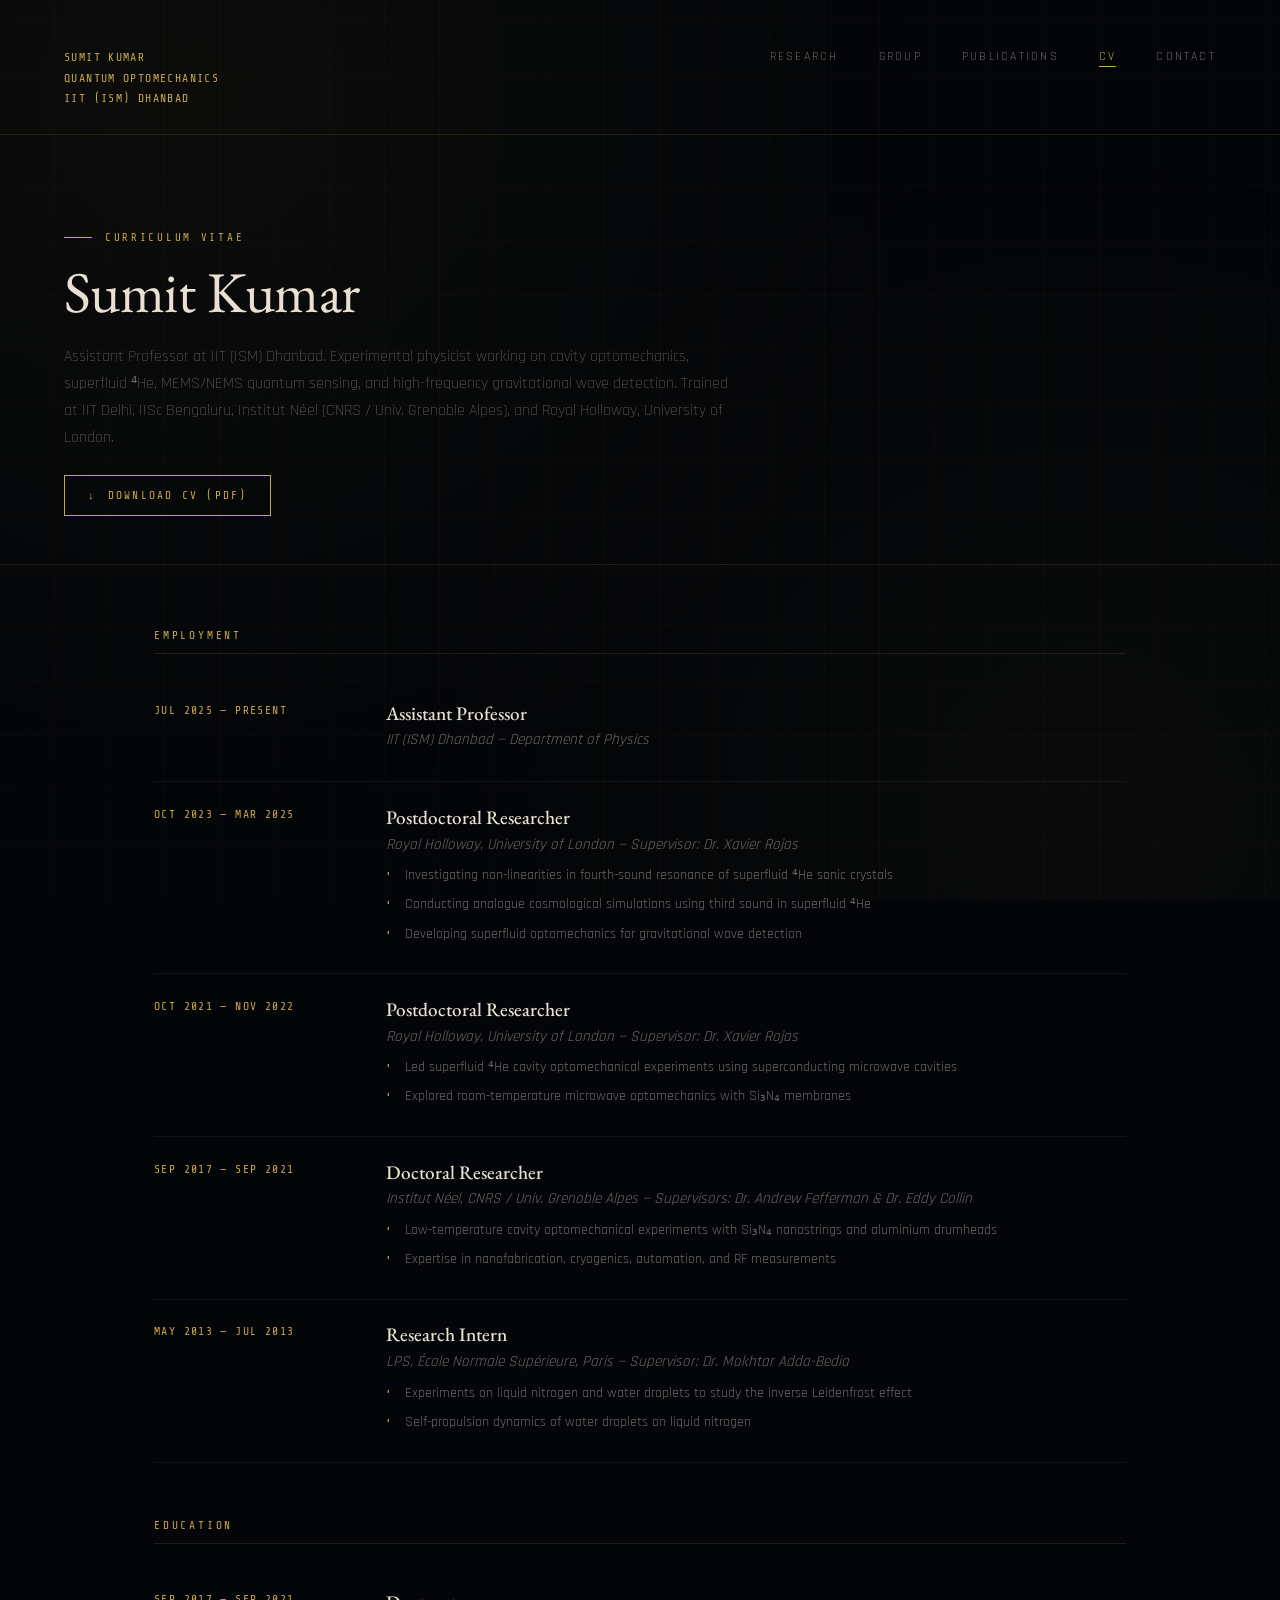
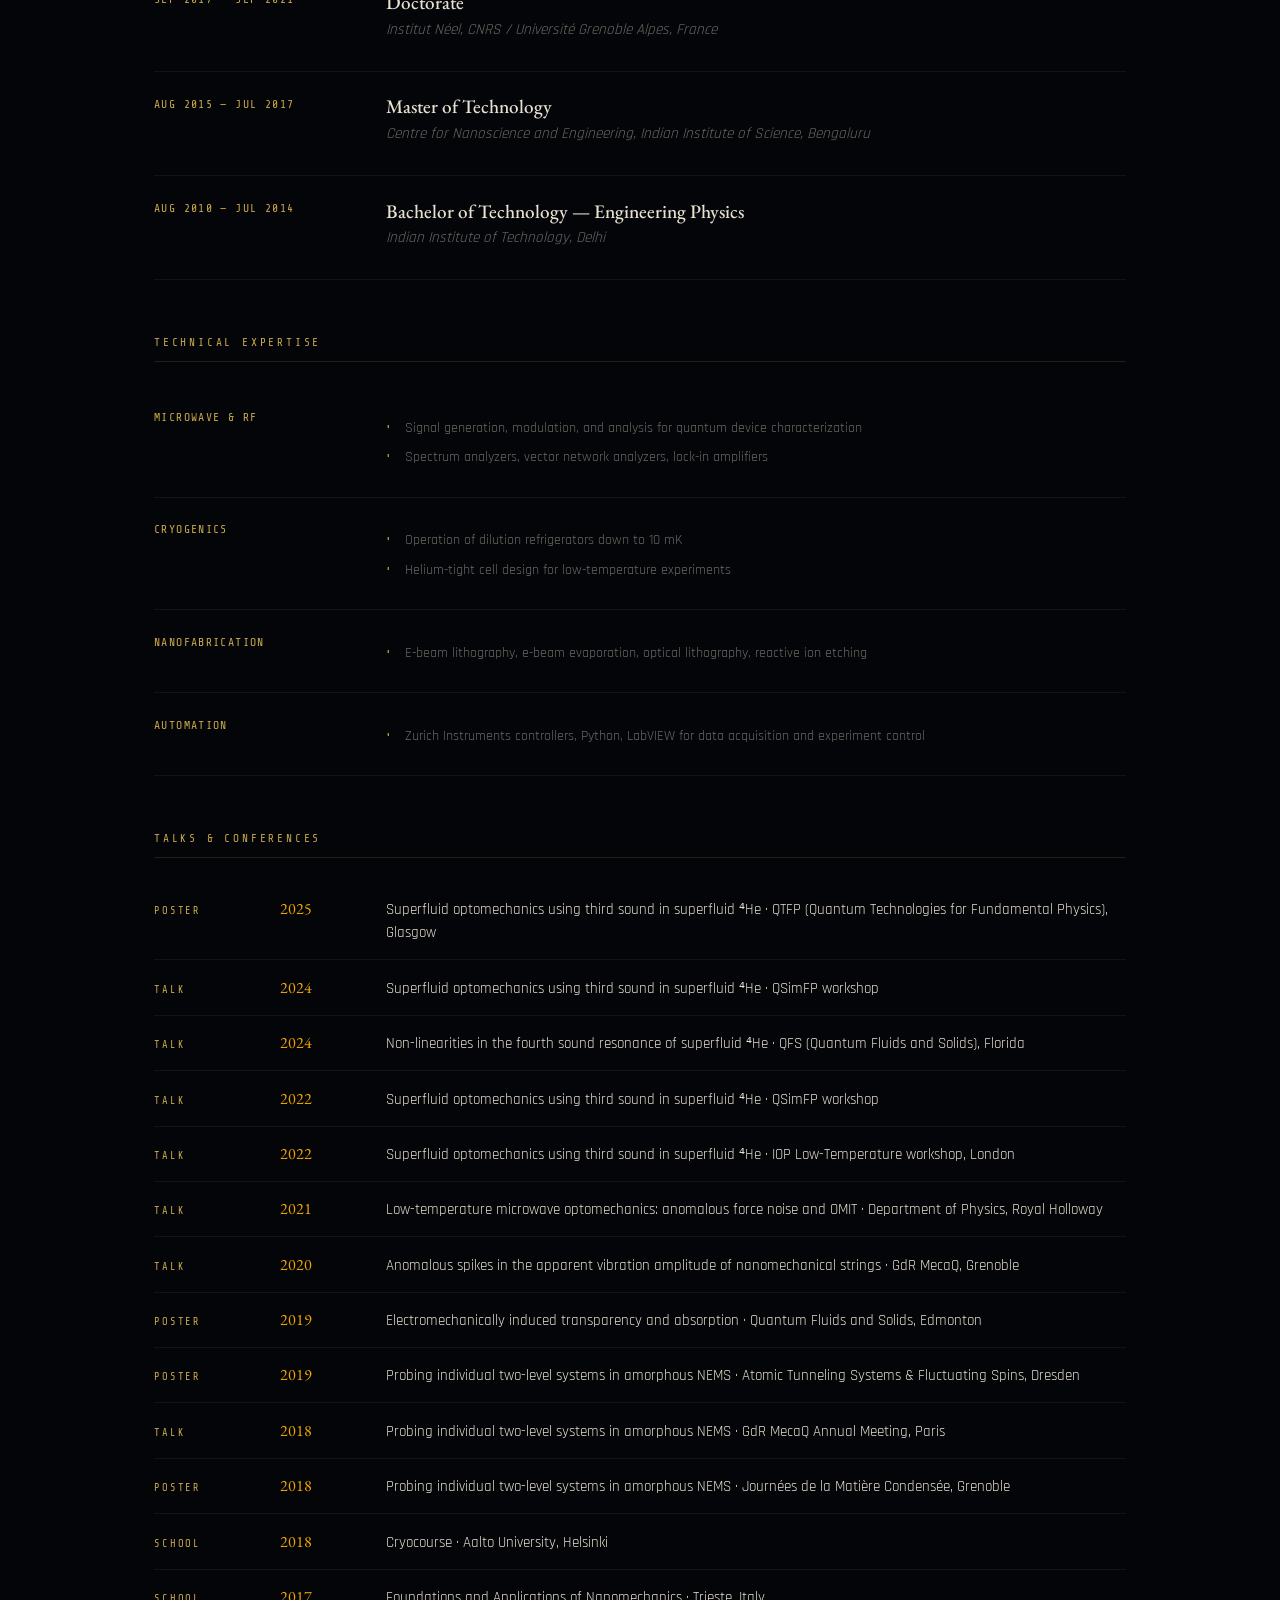
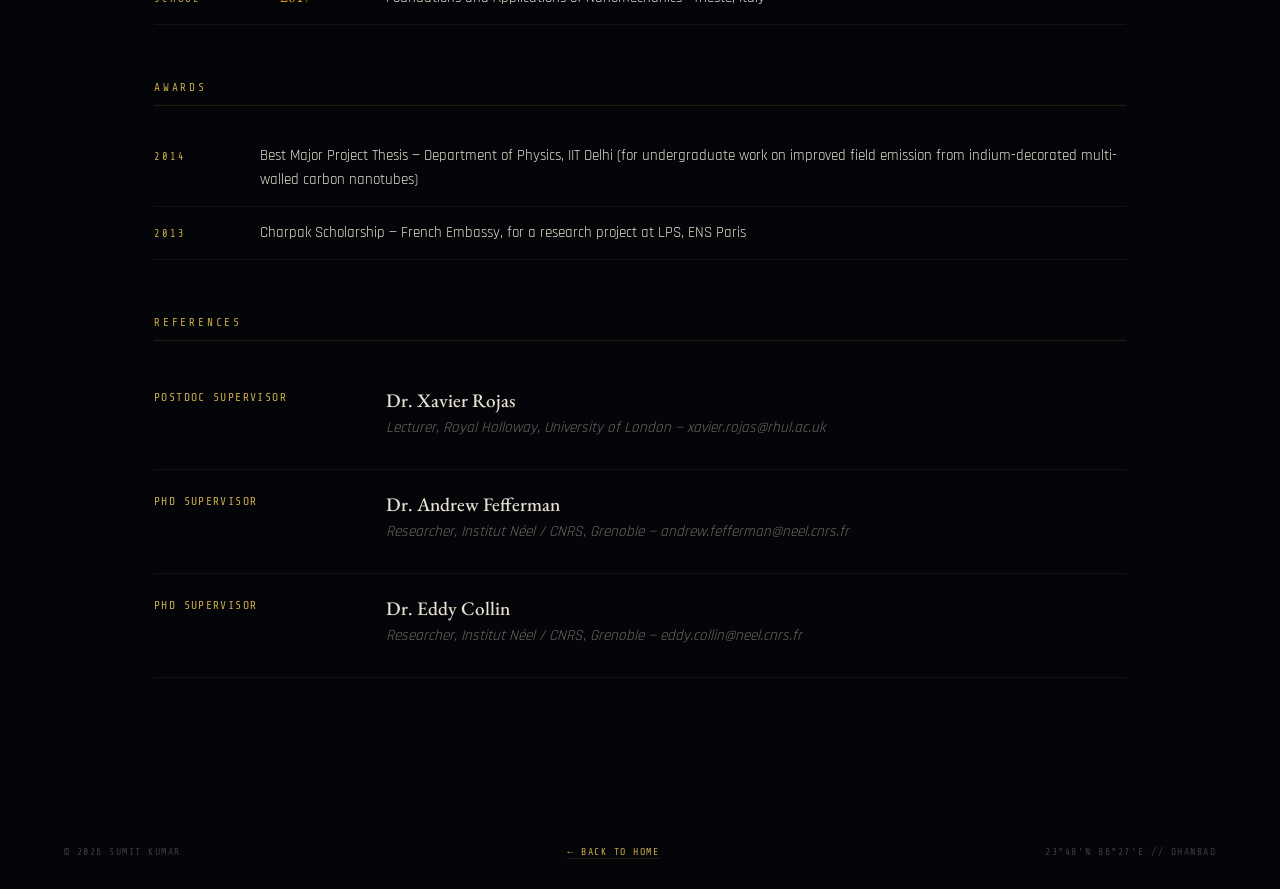
==== cv.html @ 5bcb200d "Initial commit: academic site for Sumit Kumar - Home page with 5 research themes (interactive: space" ====
<!DOCTYPE html>
<html lang="en">
<head>
  <meta charset="UTF-8" />
  <meta name="viewport" content="width=device-width, initial-scale=1.0"/>
  <title>CV — Sumit Kumar</title>
  <meta name="description" content="Curriculum vitae of Sumit Kumar — Assistant Professor, IIT (ISM) Dhanbad. Education, employment, talks, awards."/>
  <link href="https://fonts.googleapis.com/css2?family=Rajdhani:wght@300;400;600;700&family=Share+Tech+Mono&family=EB+Garamond:ital,wght@0,400;0,500;1,400&display=swap" rel="stylesheet"/>
  <link rel="stylesheet" href="styles.css"/>
</head>
<body class="reading">

<div class="page">
  <header>
    <div class="logo">
      <a href="index.html">
        SUMIT KUMAR<br>
        QUANTUM OPTOMECHANICS<br>
        IIT (ISM) DHANBAD
      </a>
    </div>
    <nav>
      <a href="index.html#research">Research</a>
      <a href="group.html">Group</a>
      <a href="publications.html">Publications</a>
      <a href="cv.html" class="current">CV</a>
      <a href="index.html#contact">Contact</a>
    </nav>
  </header>

  <section class="reading-hero">
    <div class="hero-label">Curriculum Vitae</div>
    <h1>Sumit Kumar</h1>
    <p>Assistant Professor at IIT (ISM) Dhanbad. Experimental physicist working on cavity optomechanics, superfluid ⁴He, MEMS/NEMS quantum sensing, and high-frequency gravitational wave detection. Trained at IIT Delhi, IISc Bengaluru, Institut Néel (CNRS / Univ. Grenoble Alpes), and Royal Holloway, University of London.</p>
    <a class="cv-download" href="CV.pdf" target="_blank" rel="noopener">Download CV (PDF)</a>
  </section>

  <main class="reading-content">

    <!-- EMPLOYMENT -->
    <section class="cv-section">
      <div class="cv-section-head">Employment</div>

      <div class="cv-entry">
        <div class="cv-entry-meta">Jul 2025 — Present</div>
        <div class="cv-entry-body">
          <h4>Assistant Professor</h4>
          <div class="org">IIT (ISM) Dhanbad — Department of Physics</div>
        </div>
      </div>

      <div class="cv-entry">
        <div class="cv-entry-meta">Oct 2023 — Mar 2025</div>
        <div class="cv-entry-body">
          <h4>Postdoctoral Researcher</h4>
          <div class="org">Royal Holloway, University of London — Supervisor: Dr. Xavier Rojas</div>
          <ul>
            <li>Investigating non-linearities in fourth-sound resonance of superfluid ⁴He sonic crystals</li>
            <li>Conducting analogue cosmological simulations using third sound in superfluid ⁴He</li>
            <li>Developing superfluid optomechanics for gravitational wave detection</li>
          </ul>
        </div>
      </div>

      <div class="cv-entry">
        <div class="cv-entry-meta">Oct 2021 — Nov 2022</div>
        <div class="cv-entry-body">
          <h4>Postdoctoral Researcher</h4>
          <div class="org">Royal Holloway, University of London — Supervisor: Dr. Xavier Rojas</div>
          <ul>
            <li>Led superfluid ⁴He cavity optomechanical experiments using superconducting microwave cavities</li>
            <li>Explored room-temperature microwave optomechanics with Si₃N₄ membranes</li>
          </ul>
        </div>
      </div>

      <div class="cv-entry">
        <div class="cv-entry-meta">Sep 2017 — Sep 2021</div>
        <div class="cv-entry-body">
          <h4>Doctoral Researcher</h4>
          <div class="org">Institut Néel, CNRS / Univ. Grenoble Alpes — Supervisors: Dr. Andrew Fefferman & Dr. Eddy Collin</div>
          <ul>
            <li>Low-temperature cavity optomechanical experiments with Si₃N₄ nanostrings and aluminium drumheads</li>
            <li>Expertise in nanofabrication, cryogenics, automation, and RF measurements</li>
          </ul>
        </div>
      </div>

      <div class="cv-entry">
        <div class="cv-entry-meta">May 2013 — Jul 2013</div>
        <div class="cv-entry-body">
          <h4>Research Intern</h4>
          <div class="org">LPS, École Normale Supérieure, Paris — Supervisor: Dr. Mokhtar Adda-Bedia</div>
          <ul>
            <li>Experiments on liquid nitrogen and water droplets to study the inverse Leidenfrost effect</li>
            <li>Self-propulsion dynamics of water droplets on liquid nitrogen</li>
          </ul>
        </div>
      </div>
    </section>

    <!-- EDUCATION -->
    <section class="cv-section">
      <div class="cv-section-head">Education</div>

      <div class="cv-entry">
        <div class="cv-entry-meta">Sep 2017 — Sep 2021</div>
        <div class="cv-entry-body">
          <h4>Doctorate</h4>
          <div class="org">Institut Néel, CNRS / Université Grenoble Alpes, France</div>
        </div>
      </div>

      <div class="cv-entry">
        <div class="cv-entry-meta">Aug 2015 — Jul 2017</div>
        <div class="cv-entry-body">
          <h4>Master of Technology</h4>
          <div class="org">Centre for Nanoscience and Engineering, Indian Institute of Science, Bengaluru</div>
        </div>
      </div>

      <div class="cv-entry">
        <div class="cv-entry-meta">Aug 2010 — Jul 2014</div>
        <div class="cv-entry-body">
          <h4>Bachelor of Technology — Engineering Physics</h4>
          <div class="org">Indian Institute of Technology, Delhi</div>
        </div>
      </div>
    </section>

    <!-- SKILLS -->
    <section class="cv-section">
      <div class="cv-section-head">Technical Expertise</div>

      <div class="cv-entry">
        <div class="cv-entry-meta">Microwave & RF</div>
        <div class="cv-entry-body">
          <ul>
            <li>Signal generation, modulation, and analysis for quantum device characterization</li>
            <li>Spectrum analyzers, vector network analyzers, lock-in amplifiers</li>
          </ul>
        </div>
      </div>

      <div class="cv-entry">
        <div class="cv-entry-meta">Cryogenics</div>
        <div class="cv-entry-body">
          <ul>
            <li>Operation of dilution refrigerators down to 10 mK</li>
            <li>Helium-tight cell design for low-temperature experiments</li>
          </ul>
        </div>
      </div>

      <div class="cv-entry">
        <div class="cv-entry-meta">Nanofabrication</div>
        <div class="cv-entry-body">
          <ul>
            <li>E-beam lithography, e-beam evaporation, optical lithography, reactive ion etching</li>
          </ul>
        </div>
      </div>

      <div class="cv-entry">
        <div class="cv-entry-meta">Automation</div>
        <div class="cv-entry-body">
          <ul>
            <li>Zurich Instruments controllers, Python, LabVIEW for data acquisition and experiment control</li>
          </ul>
        </div>
      </div>
    </section>

    <!-- TALKS -->
    <section class="cv-section">
      <div class="cv-section-head">Talks &amp; Conferences</div>
      <ul class="cv-talks">
        <li>
          <span class="type">Poster</span>
          <span class="year">2025</span>
          <span class="body">Superfluid optomechanics using third sound in superfluid ⁴He · QTFP (Quantum Technologies for Fundamental Physics), Glasgow</span>
        </li>
        <li>
          <span class="type">Talk</span>
          <span class="year">2024</span>
          <span class="body">Superfluid optomechanics using third sound in superfluid ⁴He · QSimFP workshop</span>
        </li>
        <li>
          <span class="type">Talk</span>
          <span class="year">2024</span>
          <span class="body">Non-linearities in the fourth sound resonance of superfluid ⁴He · QFS (Quantum Fluids and Solids), Florida</span>
        </li>
        <li>
          <span class="type">Talk</span>
          <span class="year">2022</span>
          <span class="body">Superfluid optomechanics using third sound in superfluid ⁴He · QSimFP workshop</span>
        </li>
        <li>
          <span class="type">Talk</span>
          <span class="year">2022</span>
          <span class="body">Superfluid optomechanics using third sound in superfluid ⁴He · IOP Low-Temperature workshop, London</span>
        </li>
        <li>
          <span class="type">Talk</span>
          <span class="year">2021</span>
          <span class="body">Low-temperature microwave optomechanics: anomalous force noise and OMIT · Department of Physics, Royal Holloway</span>
        </li>
        <li>
          <span class="type">Talk</span>
          <span class="year">2020</span>
          <span class="body">Anomalous spikes in the apparent vibration amplitude of nanomechanical strings · GdR MecaQ, Grenoble</span>
        </li>
        <li>
          <span class="type">Poster</span>
          <span class="year">2019</span>
          <span class="body">Electromechanically induced transparency and absorption · Quantum Fluids and Solids, Edmonton</span>
        </li>
        <li>
          <span class="type">Poster</span>
          <span class="year">2019</span>
          <span class="body">Probing individual two-level systems in amorphous NEMS · Atomic Tunneling Systems &amp; Fluctuating Spins, Dresden</span>
        </li>
        <li>
          <span class="type">Talk</span>
          <span class="year">2018</span>
          <span class="body">Probing individual two-level systems in amorphous NEMS · GdR MecaQ Annual Meeting, Paris</span>
        </li>
        <li>
          <span class="type">Poster</span>
          <span class="year">2018</span>
          <span class="body">Probing individual two-level systems in amorphous NEMS · Journées de la Matière Condensée, Grenoble</span>
        </li>
        <li>
          <span class="type">School</span>
          <span class="year">2018</span>
          <span class="body">Cryocourse · Aalto University, Helsinki</span>
        </li>
        <li>
          <span class="type">School</span>
          <span class="year">2017</span>
          <span class="body">Foundations and Applications of Nanomechanics · Trieste, Italy</span>
        </li>
      </ul>
    </section>

    <!-- AWARDS -->
    <section class="cv-section">
      <div class="cv-section-head">Awards</div>
      <ul class="cv-awards">
        <li>
          <span class="year">2014</span>
          <span class="body">Best Major Project Thesis — Department of Physics, IIT Delhi (for undergraduate work on improved field emission from indium-decorated multi-walled carbon nanotubes)</span>
        </li>
        <li>
          <span class="year">2013</span>
          <span class="body">Charpak Scholarship — French Embassy, for a research project at LPS, ENS Paris</span>
        </li>
      </ul>
    </section>

    <!-- REFERENCES -->
    <section class="cv-section">
      <div class="cv-section-head">References</div>

      <div class="cv-entry">
        <div class="cv-entry-meta">Postdoc Supervisor</div>
        <div class="cv-entry-body">
          <h4>Dr. Xavier Rojas</h4>
          <div class="org">Lecturer, Royal Holloway, University of London — xavier.rojas@rhul.ac.uk</div>
        </div>
      </div>

      <div class="cv-entry">
        <div class="cv-entry-meta">PhD Supervisor</div>
        <div class="cv-entry-body">
          <h4>Dr. Andrew Fefferman</h4>
          <div class="org">Researcher, Institut Néel / CNRS, Grenoble — andrew.fefferman@neel.cnrs.fr</div>
        </div>
      </div>

      <div class="cv-entry">
        <div class="cv-entry-meta">PhD Supervisor</div>
        <div class="cv-entry-body">
          <h4>Dr. Eddy Collin</h4>
          <div class="org">Researcher, Institut Néel / CNRS, Grenoble — eddy.collin@neel.cnrs.fr</div>
        </div>
      </div>
    </section>

  </main>

  <footer>
    <span>© 2026 SUMIT KUMAR</span>
    <span><a href="index.html" style="color: inherit; text-decoration: none;">← BACK TO HOME</a></span>
    <span>23°48′N 86°27′E // DHANBAD</span>
  </footer>
</div>

</body>
</html>
---- styles.css ----
/* ─────────────────────────────────────────────────────────
   Sumit Kumar — academic site
   Shared styles. Interactive page sets <body class="interactive">.
   Reading pages set <body class="reading"> (no canvas, normal cursor).
   ───────────────────────────────────────────────────────── */

*, *::before, *::after { box-sizing: border-box; margin: 0; padding: 0; }

:root {
  --gold: #c9a84c;
  --gold-dim: rgba(201,168,76,0.15);
  --gold-line: rgba(201,168,76,0.1);
  --amber: #f0a500;
  --bg: #030508;
  --text: #e8e0d0;
  --dim: rgba(232,224,208,0.45);
  --hairline: rgba(255,255,255,0.06);
  --green: #5dfc8a;
}

html, body {
  width: 100%;
  background: var(--bg);
  color: var(--text);
  font-family: 'Rajdhani', sans-serif;
  overflow-x: hidden;
}

/* Default link styling — any anchor without a more-specific rule */
a {
  color: var(--gold);
  text-decoration: none;
}
a:hover { color: var(--amber); }

body.interactive { cursor: none; }
body.interactive a, body.interactive button { cursor: none; }

/* ── CUSTOM CURSOR (interactive only) ── */
#cursor {
  position: fixed; top: 0; left: 0; pointer-events: none;
  width: 12px; height: 12px;
  border: 1.5px solid var(--gold);
  border-radius: 50%;
  transform: translate(-50%,-50%);
  transition: transform 0.1s, opacity 0.2s;
  z-index: 9999;
}
#cursor-ring {
  position: fixed; top: 0; left: 0; pointer-events: none;
  width: 36px; height: 36px;
  border: 1px solid rgba(201,168,76,0.4);
  border-radius: 50%;
  transform: translate(-50%,-50%);
  transition: transform 0.18s ease, width 0.3s, height 0.3s;
  z-index: 9998;
}

/* ── SPACETIME CANVAS ── */
#spacetime {
  position: fixed; inset: 0;
  width: 100%; height: 100%;
  z-index: 0;
}

/* ── CONTENT LAYER ── */
.page {
  position: relative; z-index: 10;
  min-height: 100vh;
}

/* ── STATIC BACKDROP (reading pages) ── */
body.reading::before {
  content: '';
  position: fixed; inset: 0;
  background:
    radial-gradient(circle at 15% 10%, rgba(201,168,76,0.05), transparent 55%),
    radial-gradient(circle at 85% 90%, rgba(201,168,76,0.04), transparent 50%),
    repeating-linear-gradient(0deg, transparent, transparent 54px, rgba(201,168,76,0.025) 54px, rgba(201,168,76,0.025) 55px),
    repeating-linear-gradient(90deg, transparent, transparent 54px, rgba(201,168,76,0.025) 54px, rgba(201,168,76,0.025) 55px);
  z-index: 0;
  pointer-events: none;
}

/* ── HEADER ── */
header {
  padding: 3rem 4rem 1.5rem;
  display: flex; align-items: flex-start; justify-content: space-between;
  border-bottom: 1px solid var(--gold-dim);
}
.logo {
  font-family: 'Share Tech Mono', monospace;
  font-size: 0.72rem;
  color: var(--gold);
  letter-spacing: 0.12em;
  line-height: 1.8;
}
.logo a { color: inherit; text-decoration: none; }
nav {
  display: flex; gap: 2.5rem;
  font-size: 0.78rem; letter-spacing: 0.18em;
  text-transform: uppercase; color: var(--dim);
}
nav a {
  color: inherit; text-decoration: none;
  transition: color 0.2s;
  position: relative;
}
nav a::after {
  content: ''; position: absolute;
  bottom: -3px; left: 0; right: 0; height: 1px;
  background: var(--gold);
  transform: scaleX(0); transform-origin: left;
  transition: transform 0.3s;
}
nav a:hover, nav a.current { color: var(--gold); }
nav a:hover::after, nav a.current::after { transform: scaleX(1); }

/* ── HERO ── */
.hero {
  padding: 7rem 4rem 5rem;
  max-width: 920px;
}
.hero-label {
  font-family: 'Share Tech Mono', monospace;
  font-size: 0.68rem;
  color: var(--gold);
  letter-spacing: 0.25em;
  text-transform: uppercase;
  margin-bottom: 1.5rem;
  display: flex; align-items: center; gap: 0.8rem;
}
.hero-label::before {
  content: '';
  display: inline-block; width: 28px; height: 1px;
  background: var(--gold);
}
h1 {
  font-family: 'EB Garamond', serif;
  font-size: clamp(2.6rem, 5.5vw, 4.6rem);
  font-weight: 400;
  line-height: 1.1;
  letter-spacing: -0.01em;
  margin-bottom: 1.8rem;
}
h1 em {
  font-style: italic;
  color: var(--gold);
}
.hero-sub {
  font-size: 1.05rem;
  color: var(--dim);
  line-height: 1.75;
  max-width: 620px;
  font-weight: 300;
}

/* ── STATUS / FREQ BAR ── */
.status-bar {
  margin: 4rem 4rem 0;
  padding: 1.5rem 2rem;
  border: 1px solid rgba(201,168,76,0.2);
  background: rgba(0,0,0,0.4);
  backdrop-filter: blur(8px);
  display: flex; align-items: center; justify-content: space-between; gap: 3rem;
}
.status-label {
  font-family: 'Share Tech Mono', monospace;
  font-size: 0.65rem;
  letter-spacing: 0.2em;
  color: var(--gold);
  text-transform: uppercase;
  white-space: nowrap;
  margin-bottom: 0.4rem;
}
.status-display {
  font-family: 'Share Tech Mono', monospace;
  font-size: 1.05rem;
  color: var(--amber);
  letter-spacing: 0.05em;
  white-space: nowrap;
}
.status-display.active {
  color: var(--green);
  font-size: 0.85rem;
  letter-spacing: 0.15em;
}
.status-unit { font-size: 0.7rem; color: var(--dim); margin-left: 4px; }

/* ── RESEARCH CARDS (5 themes: 3 + 2 layout) ── */
.cards {
  display: grid;
  grid-template-columns: repeat(6, 1fr);
  gap: 0;
  margin: 4rem 4rem 0;
  border: 1px solid var(--gold-dim);
}
.card {
  grid-column: span 2;
  padding: 2.5rem;
  background: rgba(3,5,8,0.85);
  backdrop-filter: blur(12px);
  border-right: 1px solid var(--gold-line);
  transition: background 0.3s;
  position: relative; overflow: hidden;
  display: block;
  text-decoration: none;
  color: inherit;
}
a.card:hover { background: rgba(8,12,18,0.95); color: inherit; }
.card .read-more {
  margin-top: 1.2rem;
  display: inline-flex; align-items: center; gap: 0.5rem;
  font-family: 'Share Tech Mono', monospace;
  font-size: 0.62rem;
  letter-spacing: 0.18em;
  text-transform: uppercase;
  color: var(--gold);
  opacity: 0.7;
  transition: opacity 0.3s, gap 0.3s;
}
a.card:hover .read-more { opacity: 1; gap: 0.9rem; }
.card:nth-child(4), .card:nth-child(5) { grid-column: span 3; }
.card:nth-child(1), .card:nth-child(2), .card:nth-child(3) {
  border-bottom: 1px solid var(--gold-line);
}
.card:nth-child(3), .card:nth-child(5) { border-right: none; }
.card .card-link {
  display: inline-block;
  margin-top: 0.9rem;
  font-family: 'Share Tech Mono', monospace;
  font-size: 0.62rem;
  letter-spacing: 0.18em;
  text-transform: uppercase;
  color: var(--gold);
  text-decoration: none;
  border-bottom: 1px solid var(--gold-dim);
  padding-bottom: 2px;
  transition: border-color 0.2s;
}
.card .card-link:hover { border-color: var(--gold); }
.card::before {
  content: '';
  position: absolute; inset: 0;
  background: radial-gradient(circle at 50% 0%, rgba(201,168,76,0.06), transparent 60%);
  opacity: 0; transition: opacity 0.4s;
}
.card:hover::before { opacity: 1; }
.card-num {
  font-family: 'Share Tech Mono', monospace;
  font-size: 0.6rem;
  color: rgba(201,168,76,0.45);
  letter-spacing: 0.2em;
  margin-bottom: 1.5rem;
}
.card h3 {
  font-family: 'EB Garamond', serif;
  font-size: 1.35rem;
  font-weight: 400;
  margin-bottom: 0.9rem;
  line-height: 1.3;
}
.card p {
  font-size: 0.9rem;
  color: var(--dim);
  line-height: 1.7;
  font-weight: 300;
}
.card-accent {
  width: 28px; height: 2px;
  background: var(--gold);
  margin-top: 1.5rem;
  transform: scaleX(0); transform-origin: left;
  transition: transform 0.4s 0.1s;
}
.card:hover .card-accent { transform: scaleX(1); }

/* ── ABOUT ── */
.about {
  margin: 5rem 4rem 0;
  display: grid;
  grid-template-columns: 1fr 1fr;
  gap: 5rem;
  padding-bottom: 5rem;
  border-bottom: 1px solid rgba(201,168,76,0.1);
}
.about-left h2 {
  font-family: 'EB Garamond', serif;
  font-size: 2.2rem;
  font-weight: 400;
  margin-bottom: 1.5rem;
  line-height: 1.2;
}
.about-left p {
  font-size: 0.95rem;
  color: var(--dim);
  line-height: 1.85;
  margin-bottom: 1rem;
  font-weight: 300;
}
.about-right { padding-top: 0.5rem; }
.stat-row {
  display: flex; justify-content: space-between; align-items: baseline;
  padding: 1.1rem 0;
  border-bottom: 1px solid var(--hairline);
  gap: 1rem;
}
.stat-row:first-child { border-top: 1px solid var(--hairline); }
.stat-key {
  font-family: 'Share Tech Mono', monospace;
  font-size: 0.65rem;
  letter-spacing: 0.15em;
  color: var(--dim);
  text-transform: uppercase;
  white-space: nowrap;
}
.stat-val {
  font-family: 'EB Garamond', serif;
  font-size: 1.15rem;
  color: var(--amber);
  text-align: right;
}

/* ── HOME: SELECTED PUBLICATIONS PREVIEW ── */
.recent {
  margin: 5rem 4rem 0;
}
.section-head {
  display: flex; align-items: baseline; justify-content: space-between;
  margin-bottom: 2rem;
  padding-bottom: 1rem;
  border-bottom: 1px solid var(--gold-dim);
}
.section-head .label {
  font-family: 'Share Tech Mono', monospace;
  font-size: 0.7rem;
  letter-spacing: 0.25em;
  color: var(--gold);
  text-transform: uppercase;
}
.section-head .more {
  font-family: 'Share Tech Mono', monospace;
  font-size: 0.7rem;
  letter-spacing: 0.2em;
  color: var(--gold);
  text-decoration: none;
  text-transform: uppercase;
  transition: color 0.2s;
}
.section-head .more:hover { color: var(--amber); }
.recent-list { list-style: none; }
.recent-list li {
  display: grid;
  grid-template-columns: 60px 90px 1fr;
  gap: 1.5rem;
  padding: 1.2rem 0;
  border-bottom: 1px solid var(--hairline);
  align-items: baseline;
}
.recent-num, .recent-year {
  font-family: 'Share Tech Mono', monospace;
  font-size: 0.7rem;
  letter-spacing: 0.15em;
  color: rgba(201,168,76,0.55);
}
.recent-title {
  font-family: 'EB Garamond', serif;
  font-size: 1.05rem;
  line-height: 1.4;
  color: var(--text);
}
.recent-venue {
  display: block;
  font-size: 0.78rem;
  color: var(--gold);
  font-style: italic;
  margin-top: 0.3rem;
  letter-spacing: 0.02em;
}

/* ── CONTACT STRIP ── */
.contact {
  margin: 5rem 4rem 0;
  padding: 3rem 0;
  border-top: 1px solid var(--gold-dim);
  border-bottom: 1px solid var(--gold-dim);
  display: grid;
  grid-template-columns: 1fr 2fr;
  gap: 4rem;
  align-items: start;
}
.contact h2 {
  font-family: 'EB Garamond', serif;
  font-size: 2rem;
  font-weight: 400;
}
.contact-list {
  display: grid;
  grid-template-columns: 1fr 1fr;
  gap: 1.5rem 3rem;
}
.contact-item .k {
  display: block;
  font-family: 'Share Tech Mono', monospace;
  font-size: 0.62rem;
  letter-spacing: 0.2em;
  color: var(--dim);
  text-transform: uppercase;
  margin-bottom: 0.4rem;
}
.contact-item a, .contact-item span {
  color: var(--text);
  text-decoration: none;
  font-size: 1rem;
  transition: color 0.2s;
  word-break: break-word;
}
.contact-item a {
  color: var(--gold);
  border-bottom: 1px solid var(--gold-dim);
  padding-bottom: 1px;
  transition: border-color 0.2s, color 0.2s;
}
.contact-item a:hover { color: var(--amber); border-color: var(--gold); }

/* ── FOOTER ── */
footer {
  padding: 2rem 4rem;
  display: flex; justify-content: space-between; align-items: center;
  gap: 2rem;
}
footer span {
  font-family: 'Share Tech Mono', monospace;
  font-size: 0.62rem;
  color: rgba(232,224,208,0.25);
  letter-spacing: 0.15em;
}
footer a {
  color: var(--gold) !important;
  text-decoration: none !important;
  border-bottom: 1px solid var(--gold-dim);
  padding-bottom: 1px;
  transition: border-color 0.2s, color 0.2s;
}
footer a:hover { color: var(--amber) !important; border-color: var(--gold); }

/* ── RIPPLE ── */
.ripple-container {
  position: fixed; inset: 0;
  pointer-events: none; z-index: 5;
  overflow: hidden;
}
.ripple {
  position: absolute;
  border-radius: 50%;
  border: 1px solid rgba(201,168,76,0.5);
  transform: translate(-50%,-50%) scale(0);
  animation: ripple-out 1.4s ease-out forwards;
  pointer-events: none;
}
@keyframes ripple-out {
  to { transform: translate(-50%,-50%) scale(6); opacity: 0; }
}

/* ─────────────────────────────────────────────────────────
   READING PAGES (publications, CV)
   ───────────────────────────────────────────────────────── */
.reading-hero {
  padding: 6rem 4rem 3rem;
  border-bottom: 1px solid var(--gold-dim);
}
.reading-hero .hero-label { margin-bottom: 1rem; }
.reading-hero h1 {
  font-size: clamp(2.2rem, 4.5vw, 3.6rem);
  margin: 0;
}
.reading-hero p {
  margin-top: 1.2rem;
  color: var(--dim);
  max-width: 680px;
  font-weight: 300;
  line-height: 1.7;
}

.reading-content {
  max-width: 1100px;
  margin: 0 auto;
  padding: 4rem 4rem 5rem;
}

/* Publications */
.pub-block { margin-bottom: 3.5rem; }
.pub-block-header {
  display: flex; align-items: baseline; gap: 1.2rem;
  margin-bottom: 1.5rem;
  padding-bottom: 0.7rem;
  border-bottom: 1px solid var(--gold-dim);
}
.pub-block-header .year {
  font-family: 'EB Garamond', serif;
  font-size: 1.8rem;
  color: var(--amber);
}
.pub-block-header .tag {
  font-family: 'Share Tech Mono', monospace;
  font-size: 0.65rem;
  letter-spacing: 0.2em;
  color: var(--dim);
  text-transform: uppercase;
}
.pub {
  display: grid;
  grid-template-columns: 50px 1fr;
  gap: 1.5rem;
  padding: 1.4rem 0;
  border-bottom: 1px solid var(--hairline);
}
.pub-num {
  font-family: 'Share Tech Mono', monospace;
  font-size: 0.7rem;
  letter-spacing: 0.15em;
  color: rgba(201,168,76,0.45);
  padding-top: 0.25rem;
}
.pub-title {
  font-family: 'EB Garamond', serif;
  font-size: 1.15rem;
  line-height: 1.45;
  color: var(--text);
  margin-bottom: 0.4rem;
}
.pub-authors {
  font-size: 0.85rem;
  color: var(--dim);
  line-height: 1.6;
  margin-bottom: 0.3rem;
}
.pub-authors .me { color: var(--text); font-weight: 600; }
.pub-venue {
  font-size: 0.85rem;
  color: var(--gold);
  font-style: italic;
  letter-spacing: 0.02em;
}
.pub-links {
  margin-top: 0.5rem;
  display: flex; gap: 1rem; flex-wrap: wrap;
}
.pub-links a {
  font-family: 'Share Tech Mono', monospace;
  font-size: 0.65rem;
  letter-spacing: 0.18em;
  text-transform: uppercase;
  color: var(--gold);
  text-decoration: none;
  border: 1px solid var(--gold-dim);
  padding: 0.35rem 0.7rem;
  transition: background 0.2s, border-color 0.2s;
}
.pub-links a:hover { background: rgba(201,168,76,0.08); border-color: var(--gold); }

/* CV page */
.cv-download {
  display: inline-flex; align-items: center; gap: 0.7rem;
  margin-top: 1.5rem;
  padding: 0.8rem 1.4rem;
  border: 1px solid var(--gold);
  color: var(--gold);
  text-decoration: none;
  font-family: 'Share Tech Mono', monospace;
  font-size: 0.7rem;
  letter-spacing: 0.2em;
  text-transform: uppercase;
  transition: background 0.2s;
}
.cv-download:hover { background: rgba(201,168,76,0.08); }
.cv-download::before {
  content: '↓';
  font-family: inherit;
}

.cv-section { margin-bottom: 3.5rem; }
.cv-section-head {
  font-family: 'Share Tech Mono', monospace;
  font-size: 0.7rem;
  letter-spacing: 0.25em;
  color: var(--gold);
  text-transform: uppercase;
  margin-bottom: 1.5rem;
  padding-bottom: 0.7rem;
  border-bottom: 1px solid var(--gold-dim);
}
.cv-entry {
  display: grid;
  grid-template-columns: 200px 1fr;
  gap: 2rem;
  padding: 1.4rem 0;
  border-bottom: 1px solid var(--hairline);
}
.cv-entry-meta {
  font-family: 'Share Tech Mono', monospace;
  font-size: 0.72rem;
  letter-spacing: 0.12em;
  color: var(--gold);
  text-transform: uppercase;
  padding-top: 0.2rem;
}
.cv-entry-body h4 {
  font-family: 'EB Garamond', serif;
  font-size: 1.2rem;
  font-weight: 500;
  margin-bottom: 0.3rem;
  color: var(--text);
}
.cv-entry-body .org {
  font-size: 0.95rem;
  color: var(--dim);
  margin-bottom: 0.6rem;
  font-style: italic;
}
.cv-entry-body ul {
  list-style: none;
  margin-top: 0.5rem;
}
.cv-entry-body ul li {
  padding-left: 1.2rem;
  position: relative;
  font-size: 0.9rem;
  color: var(--dim);
  line-height: 1.7;
  margin-bottom: 0.3rem;
}
.cv-entry-body ul li::before {
  content: '·';
  position: absolute;
  left: 0;
  color: var(--gold);
  font-size: 1.4rem;
  line-height: 1;
}

.cv-talks li, .cv-awards li {
  padding: 0.9rem 0;
  border-bottom: 1px solid var(--hairline);
  font-size: 0.92rem;
  color: var(--dim);
  line-height: 1.6;
  list-style: none;
  display: grid;
  grid-template-columns: 110px 90px 1fr;
  gap: 1rem;
  align-items: baseline;
}
.cv-talks .type, .cv-awards .year {
  font-family: 'Share Tech Mono', monospace;
  font-size: 0.65rem;
  letter-spacing: 0.18em;
  color: var(--gold);
  text-transform: uppercase;
}
.cv-talks .year {
  color: var(--amber);
  font-family: 'EB Garamond', serif;
  font-size: 1rem;
  letter-spacing: 0;
}
.cv-talks .body, .cv-awards .body { color: var(--text); }
.cv-awards li { grid-template-columns: 90px 1fr; }

/* ── RESEARCH SUB-PAGES ── */
.research-body p {
  font-size: 1.02rem;
  line-height: 1.85;
  color: var(--text);
  margin-bottom: 1.4rem;
  font-weight: 300;
  max-width: 760px;
}
.research-body p strong { color: var(--gold); font-weight: 500; }
.research-body a {
  color: var(--gold);
  text-decoration: none;
  border-bottom: 1px solid var(--gold-dim);
  transition: border-color 0.2s;
}
.research-body a:hover { border-color: var(--gold); }

.research-questions {
  list-style: none;
  margin-top: 0.5rem;
}
.research-questions li {
  padding: 1rem 0 1rem 2rem;
  border-bottom: 1px solid var(--hairline);
  font-size: 0.95rem;
  color: var(--text);
  line-height: 1.7;
  font-weight: 300;
  position: relative;
}
.research-questions li::before {
  content: '→';
  position: absolute;
  left: 0.4rem;
  color: var(--gold);
  font-family: 'Share Tech Mono', monospace;
  font-size: 0.85rem;
  top: 1.05rem;
}

.other-research {
  display: grid;
  grid-template-columns: repeat(2, 1fr);
  gap: 1px;
  background: var(--gold-line);
  border: 1px solid var(--gold-dim);
  margin-top: 1rem;
}
.other-research a {
  padding: 1.5rem 1.8rem;
  background: rgba(3,5,8,0.85);
  text-decoration: none;
  color: inherit;
  display: block;
  transition: background 0.2s;
}
.other-research a:hover { background: rgba(8,12,18,0.95); }
.other-research .num {
  font-family: 'Share Tech Mono', monospace;
  font-size: 0.6rem;
  letter-spacing: 0.2em;
  color: rgba(201,168,76,0.45);
  margin-bottom: 0.4rem;
  display: block;
}
.other-research .title {
  font-family: 'EB Garamond', serif;
  font-size: 1.05rem;
  color: var(--text);
}

/* ── GROUP / MEMBERS PAGE ── */
.group-intro {
  margin-bottom: 3.5rem;
  padding: 2rem;
  border: 1px solid var(--gold-dim);
  background: rgba(0,0,0,0.4);
  display: grid;
  grid-template-columns: 1fr 1fr;
  gap: 3rem;
}
.group-intro h2 {
  font-family: 'EB Garamond', serif;
  font-size: 1.7rem;
  font-weight: 400;
  line-height: 1.2;
  margin-bottom: 0.8rem;
}
.group-intro p {
  font-size: 0.92rem;
  color: var(--dim);
  line-height: 1.75;
  font-weight: 300;
}
.members-grid {
  display: grid;
  grid-template-columns: repeat(auto-fill, minmax(240px, 1fr));
  gap: 1px;
  background: var(--gold-line);
  border: 1px solid var(--gold-dim);
  margin-top: 1.5rem;
}
.member {
  padding: 1.8rem 1.6rem;
  background: rgba(3,5,8,0.85);
  position: relative;
  transition: background 0.3s;
  display: flex; flex-direction: column;
  min-height: 220px;
}
.member:hover { background: rgba(8,12,18,0.95); }
.member-avatar {
  width: 56px; height: 56px;
  border-radius: 50%;
  background:
    radial-gradient(circle at 30% 30%, rgba(201,168,76,0.18), transparent 70%),
    radial-gradient(circle at 70% 70%, rgba(240,165,0,0.08), transparent 60%);
  border: 1px solid var(--gold-dim);
  margin-bottom: 1.2rem;
  position: relative;
  overflow: hidden;
}
.member-avatar.has-photo {
  background-size: cover;
  background-position: center;
  border-color: var(--gold);
}
.member-role {
  font-family: 'Share Tech Mono', monospace;
  font-size: 0.6rem;
  letter-spacing: 0.18em;
  color: var(--gold);
  text-transform: uppercase;
  margin-bottom: 0.4rem;
}
.member-name {
  font-family: 'EB Garamond', serif;
  font-size: 1.2rem;
  color: var(--text);
  margin-bottom: 0.5rem;
  line-height: 1.25;
}
.member-blurb {
  font-size: 0.82rem;
  color: var(--dim);
  line-height: 1.6;
  font-weight: 300;
  margin-top: auto;
}
.member-links {
  margin-top: 0.7rem;
  display: flex; gap: 0.8rem; flex-wrap: wrap;
}
.member-links a {
  font-family: 'Share Tech Mono', monospace;
  font-size: 0.6rem;
  letter-spacing: 0.15em;
  text-transform: uppercase;
  color: var(--gold);
  text-decoration: none;
  border-bottom: 1px solid var(--gold-dim);
  transition: border-color 0.2s;
}
.member-links a:hover { border-color: var(--gold); }

.member.open {
  background:
    repeating-linear-gradient(135deg, transparent, transparent 12px, rgba(201,168,76,0.04) 12px, rgba(201,168,76,0.04) 13px),
    rgba(3,5,8,0.85);
}
.member.open .member-avatar {
  border-style: dashed;
  border-color: rgba(201,168,76,0.45);
  background: transparent;
}
.member.open .member-avatar::after {
  content: '+';
  position: absolute; inset: 0;
  display: flex; align-items: center; justify-content: center;
  color: var(--gold);
  font-family: 'EB Garamond', serif;
  font-size: 1.6rem;
}
.member.open .member-role { color: var(--amber); }

.join-cta {
  margin-top: 4rem;
  padding: 3rem;
  border: 1px solid var(--gold);
  background: rgba(3,5,8,0.6);
  text-align: center;
}
.join-cta h2 {
  font-family: 'EB Garamond', serif;
  font-size: 2rem;
  font-weight: 400;
  margin-bottom: 1rem;
}
.join-cta p {
  font-size: 0.95rem;
  color: var(--dim);
  line-height: 1.75;
  max-width: 640px;
  margin: 0 auto 1.8rem;
  font-weight: 300;
}
.join-cta a.cta {
  display: inline-block;
  font-family: 'Share Tech Mono', monospace;
  font-size: 0.7rem;
  letter-spacing: 0.25em;
  text-transform: uppercase;
  color: var(--gold);
  text-decoration: none;
  border: 1px solid var(--gold);
  padding: 0.9rem 1.8rem;
  transition: background 0.2s;
}
.join-cta a.cta:hover { background: rgba(201,168,76,0.08); }

.collaborator {
  display: grid;
  grid-template-columns: 1fr 2fr;
  gap: 2rem;
  padding: 1.2rem 0;
  border-bottom: 1px solid var(--hairline);
}
.collaborator-name {
  font-family: 'EB Garamond', serif;
  font-size: 1.1rem;
  color: var(--text);
}
.collaborator-name .affiliation {
  display: block;
  font-size: 0.78rem;
  color: var(--dim);
  font-style: italic;
  margin-top: 0.2rem;
  font-family: 'Rajdhani', sans-serif;
}
.collaborator-topic {
  font-size: 0.88rem;
  color: var(--dim);
  line-height: 1.65;
  font-weight: 300;
}

/* ── RESPONSIVE ── */
@media (max-width: 900px) {
  header { padding: 2rem; flex-direction: column; gap: 1.5rem; }
  .hero { padding: 4rem 2rem 3rem; }
  .reading-hero { padding: 4rem 2rem 2rem; }
  .reading-content { padding: 3rem 2rem; }
  .status-bar { margin: 2rem; flex-wrap: wrap; gap: 1.5rem; }
  .cards { grid-template-columns: 1fr; margin: 2rem; }
  .card { grid-column: span 1 !important; border-right: none; border-bottom: 1px solid var(--gold-line); }
  .card:last-child { border-bottom: none; }
  .about { grid-template-columns: 1fr; margin: 3rem 2rem; gap: 3rem; }
  .recent, .contact { margin: 3rem 2rem; }
  .contact { grid-template-columns: 1fr; gap: 1.5rem; }
  .contact-list { grid-template-columns: 1fr; }
  .recent-list li { grid-template-columns: 50px 1fr; }
  .recent-list .recent-year { display: none; }
  .cv-entry { grid-template-columns: 1fr; gap: 0.5rem; }
  .cv-talks li { grid-template-columns: 1fr; gap: 0.3rem; }
  .cv-awards li { grid-template-columns: 1fr; }
  .group-intro { grid-template-columns: 1fr; gap: 1.5rem; padding: 1.5rem; }
  .members-grid { grid-template-columns: 1fr; }
  .collaborator { grid-template-columns: 1fr; gap: 0.5rem; }
  .join-cta { padding: 2rem 1.5rem; margin-top: 3rem; }
  .other-research { grid-template-columns: 1fr; }
  footer { padding: 2rem; flex-direction: column; gap: 1rem; text-align: center; }
}
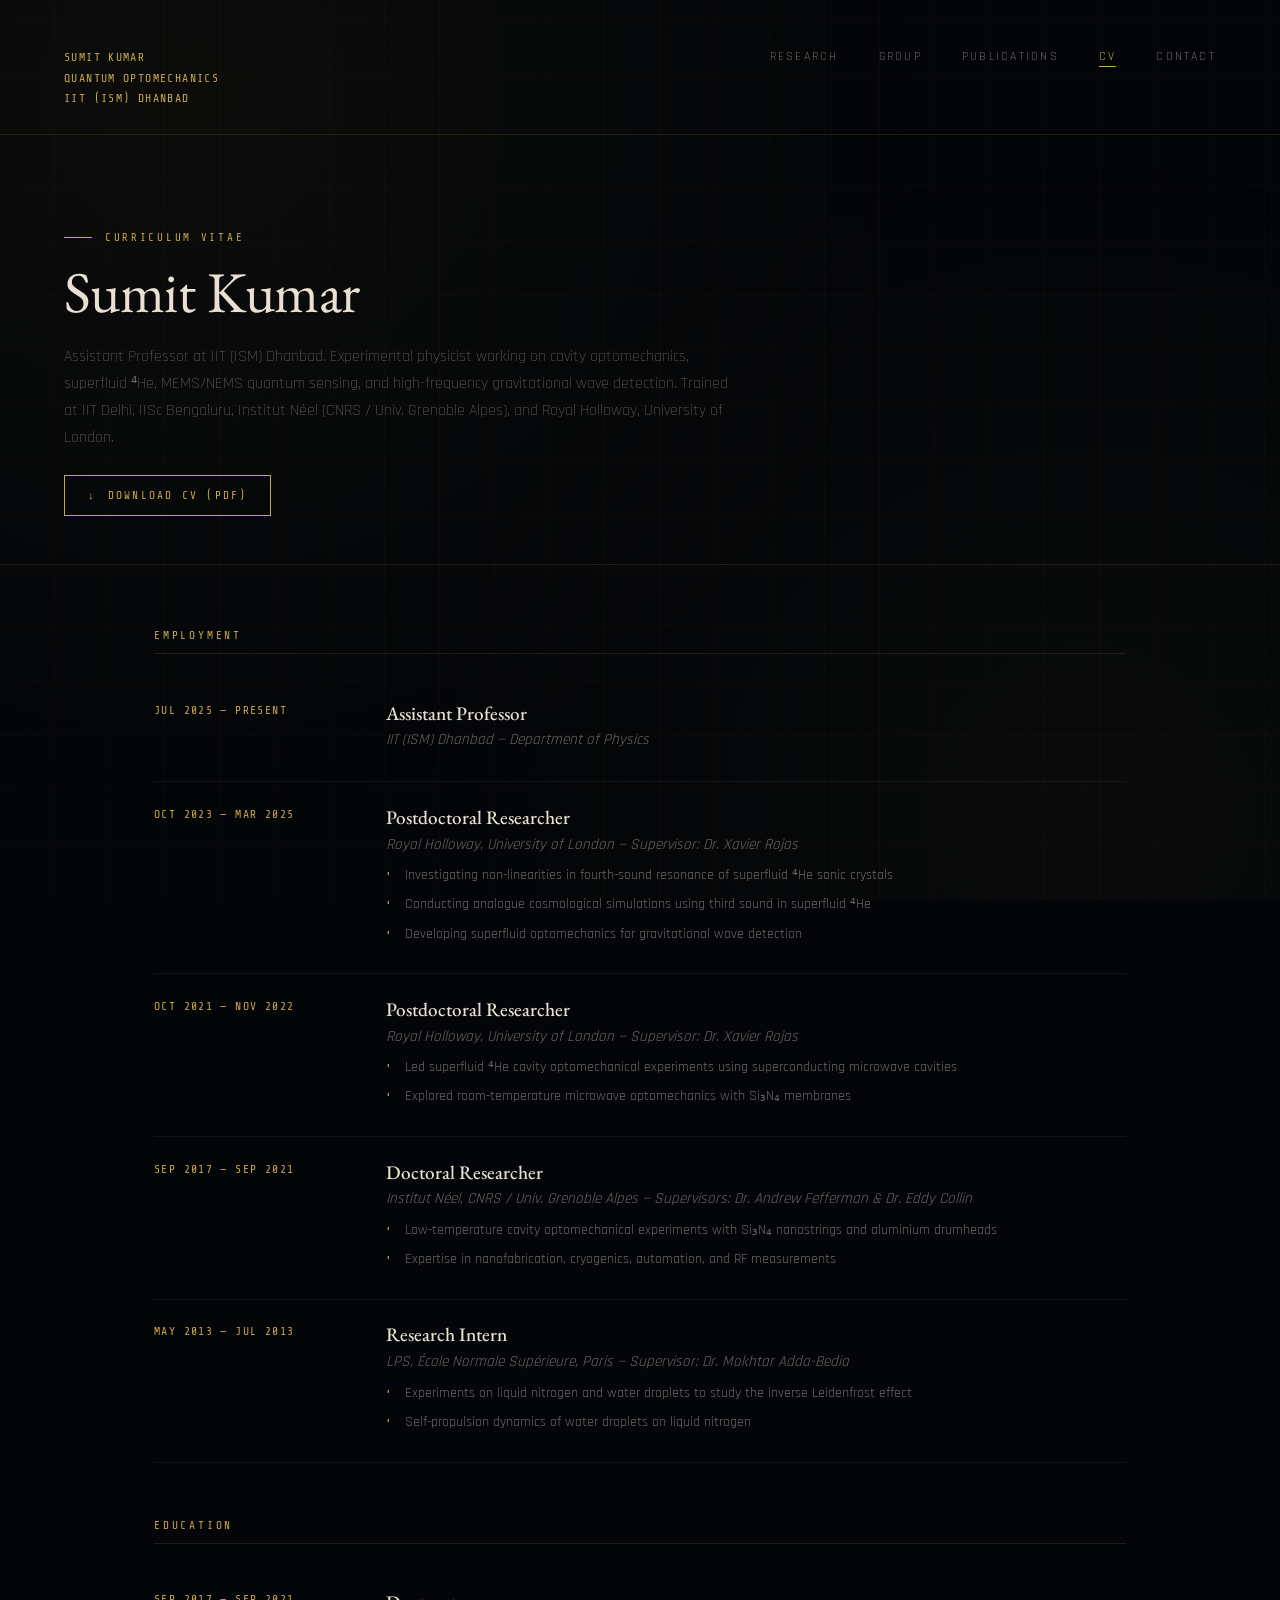
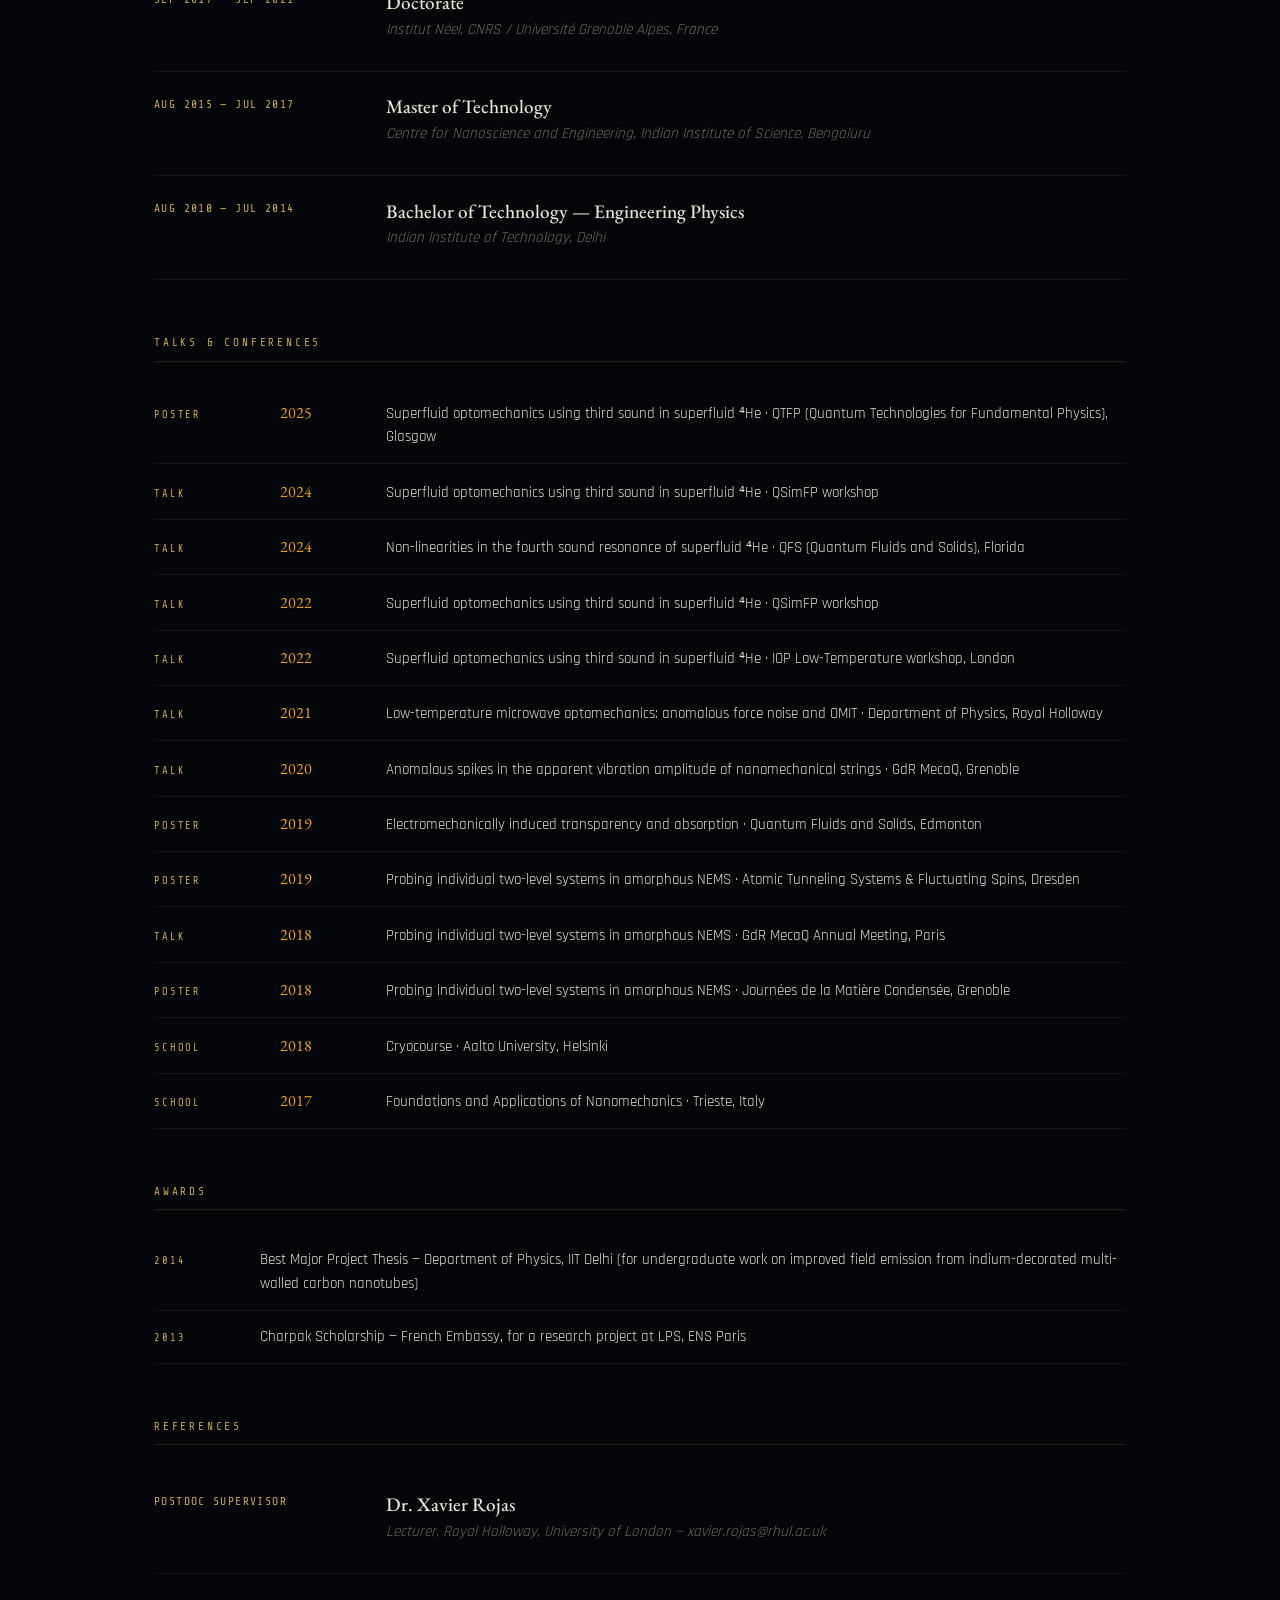
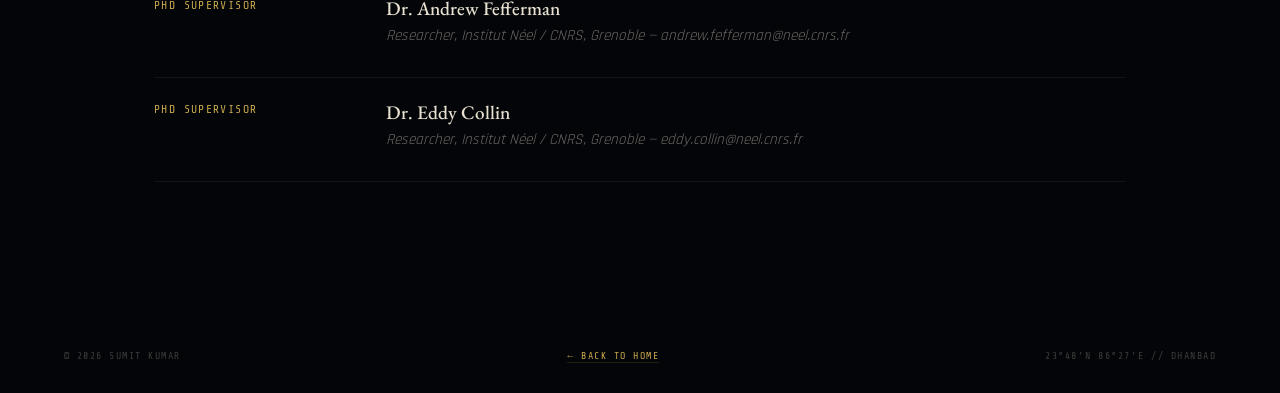
==== commit 99aa0453: "what you changed" ====
--- a/cv.html
+++ b/cv.html
@@ -128,48 +128,7 @@
       </div>
     </section>
 
-    <!-- SKILLS -->
-    <section class="cv-section">
-      <div class="cv-section-head">Technical Expertise</div>
-
-      <div class="cv-entry">
-        <div class="cv-entry-meta">Microwave & RF</div>
-        <div class="cv-entry-body">
-          <ul>
-            <li>Signal generation, modulation, and analysis for quantum device characterization</li>
-            <li>Spectrum analyzers, vector network analyzers, lock-in amplifiers</li>
-          </ul>
-        </div>
-      </div>
-
-      <div class="cv-entry">
-        <div class="cv-entry-meta">Cryogenics</div>
-        <div class="cv-entry-body">
-          <ul>
-            <li>Operation of dilution refrigerators down to 10 mK</li>
-            <li>Helium-tight cell design for low-temperature experiments</li>
-          </ul>
-        </div>
-      </div>
-
-      <div class="cv-entry">
-        <div class="cv-entry-meta">Nanofabrication</div>
-        <div class="cv-entry-body">
-          <ul>
-            <li>E-beam lithography, e-beam evaporation, optical lithography, reactive ion etching</li>
-          </ul>
-        </div>
-      </div>
-
-      <div class="cv-entry">
-        <div class="cv-entry-meta">Automation</div>
-        <div class="cv-entry-body">
-          <ul>
-            <li>Zurich Instruments controllers, Python, LabVIEW for data acquisition and experiment control</li>
-          </ul>
-        </div>
-      </div>
-    </section>
+ 
 
     <!-- TALKS -->
     <section class="cv-section">
--- a/styles.css
+++ b/styles.css
@@ -118,8 +118,77 @@
 
 /* ── HERO ── */
 .hero {
-  padding: 7rem 4rem 5rem;
-  max-width: 920px;
+  padding: 0.5rem 4rem 4rem;
+  display: grid;
+  grid-template-columns: minmax(0, 1fr) minmax(340px, 620px);
+  gap: 5rem;
+  align-items: start;
+}
+.hero-text {
+  max-width: 640px;
+  padding-top: 5rem; /* breathing room from header so text isn't cramped */
+}
+.hero-image {
+  position: relative;
+  margin: 0;
+  display: flex;
+  flex-direction: column;
+  align-items: stretch;
+  /* gentle, slow vertical bob — suggests the cryostat hanging in its tube */
+  animation: cryostat-float 8s ease-in-out infinite;
+  will-change: transform;
+}
+@keyframes cryostat-float {
+  0%, 100% { transform: translateY(0); }
+  50%      { transform: translateY(-10px); }
+}
+.hero-image img {
+  width: 100%;
+  height: auto;
+  max-height: 95vh;
+  object-fit: contain;
+  display: block;
+  filter: drop-shadow(0 0 60px rgba(201,168,76,0.1));
+  transition: transform 0.8s cubic-bezier(0.2, 0.8, 0.2, 1),
+              filter 0.8s ease-out;
+  transform-origin: center;
+  will-change: transform, filter;
+}
+.hero-image:hover img {
+  transform: scale(1.07);
+  filter: drop-shadow(0 0 140px rgba(201,168,76,0.35))
+          drop-shadow(0 0 50px rgba(240,165,0,0.22))
+          brightness(1.10) contrast(1.04);
+}
+.hero-image figcaption {
+  margin-top: 1.4rem;
+  display: flex; flex-direction: column;
+  gap: 0.5rem;
+  font-family: 'Share Tech Mono', monospace;
+  font-size: 0.62rem;
+  letter-spacing: 0.18em;
+  text-transform: uppercase;
+  color: var(--dim);
+  line-height: 1.65;
+  text-align: right;
+  transition: transform 0.5s cubic-bezier(0.2, 0.8, 0.2, 1),
+              opacity 0.4s ease-out;
+}
+.hero-image:hover figcaption {
+  transform: translateY(-6px);
+  opacity: 1;
+}
+.hero-image figcaption .caption-line { color: var(--gold); }
+.hero-image figcaption .lab {
+  color: var(--gold);
+  border-bottom: 1px solid var(--gold-dim);
+  padding-bottom: 1px;
+  transition: color 0.3s, border-color 0.3s, letter-spacing 0.3s;
+}
+.hero-image:hover figcaption .lab {
+  color: var(--amber);
+  border-color: var(--amber);
+  letter-spacing: 0.22em;
 }
 .hero-label {
   font-family: 'Share Tech Mono', monospace;
@@ -918,7 +987,14 @@
 /* ── RESPONSIVE ── */
 @media (max-width: 900px) {
   header { padding: 2rem; flex-direction: column; gap: 1.5rem; }
-  .hero { padding: 4rem 2rem 3rem; }
+  .hero {
+    padding: 1rem 2rem 3rem;
+    grid-template-columns: 1fr;
+    gap: 2rem;
+  }
+  .hero-text { padding-top: 2rem; }
+  .hero-image img { max-height: 70vh; margin: 0 auto; }
+  .hero-image figcaption { text-align: left; }
   .reading-hero { padding: 4rem 2rem 2rem; }
   .reading-content { padding: 3rem 2rem; }
   .status-bar { margin: 2rem; flex-wrap: wrap; gap: 1.5rem; }
